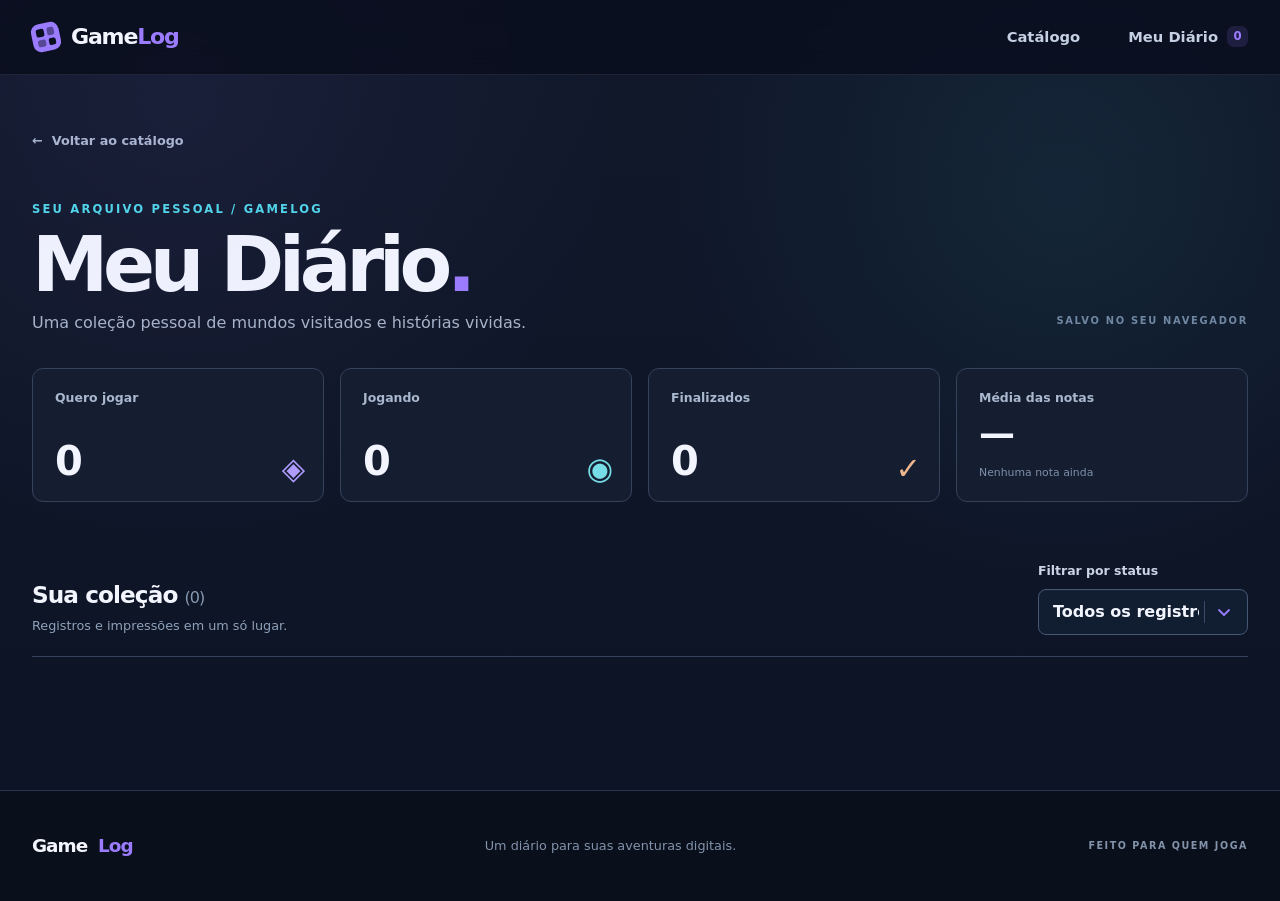
==== diario.html @ 5e5cfcea "Add files via upload" ====
<!doctype html>
<html lang="pt-BR">
  <head>
    <meta charset="UTF-8" />
    <meta name="viewport" content="width=device-width, initial-scale=1" />
    <meta name="theme-color" content="#0B1020" />
    <meta name="description" content="Meu Diário GameLog: sua coleção pessoal de jogos, notas e resenhas." />
    <title>GameLog</title>
    <link rel="icon" type="image/svg+xml" href="./assets/favicon.svg" />
    <link rel="stylesheet" href="./styles.css" />
    <script type="module" src="./js/app.js"></script>
  </head>
  <body>
    <a class="skip-link" href="#conteudo">Pular para o conteúdo</a>

    <header class="site-header">
      <div class="shell header-inner">
        <a class="brand" href="./index.html#inicio" aria-label="GameLog, voltar ao início">
          <span class="brand-mark" aria-hidden="true"><span></span><span></span><span></span><span></span></span>
          <span>Game<span class="brand-accent">Log</span></span>
        </a>
        <nav aria-label="Navegação principal">
          <a href="./index.html#catalogo">Catálogo</a>
          <a href="./diario.html" aria-current="page">Meu Diário <span id="nav-diary-count" class="nav-count" aria-label="0 jogos registrados">0</span></a>
        </nav>
      </div>
    </header>

    <main id="conteudo">
      <section class="diary-section diary-page" aria-labelledby="diary-title">
        <div class="shell">
          <a class="back-link" href="./index.html#catalogo"><span aria-hidden="true">←</span> Voltar ao catálogo</a>
          <div class="section-heading diary-heading">
            <div>
              <p class="section-kicker">SEU ARQUIVO PESSOAL / GAMELOG</p>
              <h1 id="diary-title">Meu Diário<span class="title-dot">.</span></h1>
              <p>Uma coleção pessoal de mundos visitados e histórias vividas.</p>
            </div>
            <span class="section-aside">SALVO NO SEU NAVEGADOR</span>
          </div>

          <div class="stats-grid" aria-label="Estatísticas do diário">
            <article class="stat-card"><span class="stat-label">Quero jogar</span><strong id="stat-want">0</strong><span class="stat-mark stat-mark-violet" aria-hidden="true">◈</span></article>
            <article class="stat-card"><span class="stat-label">Jogando</span><strong id="stat-playing">0</strong><span class="stat-mark stat-mark-cyan" aria-hidden="true">◉</span></article>
            <article class="stat-card"><span class="stat-label">Finalizados</span><strong id="stat-finished">0</strong><span class="stat-mark stat-mark-peach" aria-hidden="true">✓</span></article>
            <article class="stat-card stat-card-average"><span class="stat-label">Média das notas</span><strong id="stat-average">—</strong><span id="average-caption" class="stat-caption">Nenhuma nota ainda</span></article>
          </div>

          <div class="diary-toolbar">
            <div><h2>Sua coleção <span id="diary-heading-count">(0)</span></h2><p>Registros e impressões em um só lugar.</p></div>
            <div class="field diary-filter-field"><label for="diary-filter">Filtrar por status</label><select id="diary-filter"><option value="">Todos os registros</option><option value="want">Quero jogar</option><option value="playing">Jogando</option><option value="finished">Finalizado</option><option value="none">Sem status</option></select></div>
          </div>
          <div id="diary-list" class="diary-list"></div>
          <div id="diary-empty" class="empty-state diary-empty" hidden>
            <span class="empty-icon" aria-hidden="true">◇</span>
            <h3 id="diary-empty-title">Seu diário está esperando</h3>
            <p id="diary-empty-description">Escolha um jogo no catálogo para registrar seu primeiro capítulo.</p>
            <a id="diary-empty-link" class="text-button" href="./index.html#catalogo">Explorar jogos <span aria-hidden="true">↗</span></a>
          </div>
        </div>
      </section>
    </main>

    <footer class="site-footer"><div class="shell footer-inner"><span class="brand footer-brand">Game<span class="brand-accent">Log</span></span><p>Um diário para suas aventuras digitais.</p><span>FEITO PARA QUEM JOGA</span></div></footer>

    <dialog id="game-dialog" class="game-dialog" aria-labelledby="dialog-title">
      <div class="dialog-layout">
        <div id="dialog-cover-slot" class="dialog-cover-slot"></div>
        <div class="dialog-content">
          <button id="dialog-close" class="dialog-close" type="button" aria-label="Fechar detalhes">×</button>
          <p class="section-kicker">FICHA DO JOGO / GAMELOG</p>
          <h2 id="dialog-title"></h2>
          <p id="dialog-meta" class="dialog-meta"></p>
          <p id="dialog-description" class="dialog-description"></p>
          <div class="dialog-divider"></div>
          <h3>Seu registro</h3>
          <p class="form-intro">Atualize sua jornada neste jogo. Você pode deixar campos em branco.</p>
          <form id="entry-form" novalidate>
            <div class="form-row">
              <div class="field"><label for="entry-status">Status</label><select id="entry-status" name="status"><option value="">Sem status</option><option value="want">Quero jogar</option><option value="playing">Jogando</option><option value="finished">Finalizado</option></select></div>
              <div class="field"><label for="entry-rating">Sua nota (1 a 5)</label><input id="entry-rating" name="rating" type="text" inputmode="decimal" autocomplete="off" maxlength="4" placeholder="Ex.: 4,5" aria-describedby="rating-help" /><span id="rating-help" class="field-help">Use vírgula ou ponto. Até duas casas decimais.</span></div>
            </div>
            <div class="field review-field"><label for="entry-review">Sua resenha <span>(opcional)</span></label><textarea id="entry-review" name="review" rows="5" maxlength="800" placeholder="O que ficou com você depois de jogar?"></textarea><span id="review-counter" class="character-count">0 / 800</span></div>
            <p id="form-error" class="form-error" role="alert" tabindex="-1" hidden></p>
            <div class="form-actions"><button id="delete-entry" class="delete-button" type="button" hidden>Excluir registro</button><button class="save-button" type="submit">Salvar registro <span aria-hidden="true">↗</span></button></div>
          </form>
        </div>
      </div>
    </dialog>
    <dialog id="confirm-dialog" class="confirm-dialog" aria-labelledby="confirm-title" aria-describedby="confirm-description">
      <p class="section-kicker">MEU DIÁRIO / EXCLUSÃO</p>
      <h2 id="confirm-title">Excluir registro?</h2>
      <p id="confirm-description">O registro de <strong id="confirm-game-title"></strong> será removido deste navegador.</p>
      <div class="confirm-actions"><button id="confirm-cancel" class="cancel-button" type="button">Cancelar</button><button id="confirm-delete" class="confirm-delete-button" type="button">Excluir registro</button></div>
    </dialog>
    <div id="toast" class="toast" role="status" aria-live="polite" aria-atomic="true"></div>
  </body>
</html>
---- styles.css ----
:root {
  color-scheme: dark;
  --bg: #0b1020;
  --surface: #151d30;
  --surface-raised: #1b263c;
  --line: #2b3953;
  --text: #f2f5fd;
  --muted: #a7b4c9;
  --violet: #9b7cff;
  --cyan: #4dd8e8;
  --peach: #efb58d;
  font-family: Inter, ui-sans-serif, system-ui, -apple-system, BlinkMacSystemFont, "Segoe UI", sans-serif;
  font-synthesis: none;
}

* { box-sizing: border-box; }
html { scroll-behavior: smooth; scroll-padding-top: 88px; overflow-x: clip; }
body { margin: 0; min-width: 280px; overflow-x: clip; color: var(--text); background: var(--bg); line-height: 1.5; }
body::before { content: ""; position: absolute; inset: 0 0 auto; height: 650px; pointer-events: none; background: radial-gradient(circle at 83% 30%, rgba(77, 216, 232, .075), transparent 34%), radial-gradient(circle at 14% 16%, rgba(155, 124, 255, .07), transparent 36%); }
button, input, select, textarea { font: inherit; }
button, select { cursor: pointer; }
button { color: inherit; }
a { color: inherit; text-decoration: none; }
svg { display: block; }
[hidden] { display: none !important; }
:focus-visible { outline: 3px solid var(--cyan); outline-offset: 4px; }
::selection { color: var(--bg); background: var(--cyan); }
.shell { width: min(1240px, calc(100% - 64px)); margin-inline: auto; }
.skip-link { position: fixed; z-index: 30; top: -70px; left: 16px; padding: 10px 16px; color: var(--bg); background: var(--cyan); border-radius: 8px; font-weight: 700; }
.skip-link:focus { top: 12px; }

.site-header { position: relative; z-index: 5; border-bottom: 1px solid rgba(167, 180, 201, .13); background: rgba(11, 16, 32, .85); backdrop-filter: blur(14px); }
.header-inner { min-height: 74px; display: flex; align-items: center; justify-content: space-between; gap: 24px; }
.brand { display: inline-flex; align-items: center; gap: 11px; font-size: 1.38rem; font-weight: 850; letter-spacing: -.055em; white-space: nowrap; }
.brand-accent { color: var(--violet); }
.brand-mark { width: 28px; height: 28px; padding: 5px; display: grid; grid-template-columns: repeat(2, 1fr); gap: 3px; transform: rotate(-12deg); border-radius: 8px; background: var(--violet); }
.brand-mark span { border-radius: 2px; background: var(--bg); }
.brand-mark span:nth-child(2), .brand-mark span:nth-child(3) { opacity: .48; }
.site-header nav { display: flex; align-items: center; gap: clamp(22px, 4vw, 48px); }
.site-header nav a { display: inline-flex; align-items: center; gap: 9px; color: #c5d0e3; font-size: .92rem; font-weight: 650; transition: color .2s ease; }
.site-header nav a:hover { color: var(--text); }
.nav-count { display: inline-flex; min-width: 21px; height: 21px; align-items: center; justify-content: center; padding-inline: 5px; border-radius: 7px; color: var(--violet); background: rgba(155, 124, 255, .14); font-size: .73rem; }

.hero { position: relative; min-height: 555px; display: grid; grid-template-columns: minmax(0, 1.05fr) minmax(330px, .95fr); align-items: center; gap: 40px; padding-block: 64px 74px; }
.hero-copy { position: relative; z-index: 1; }
.eyebrow, .section-kicker { margin: 0; color: var(--cyan); font-size: .72rem; font-weight: 800; letter-spacing: .19em; }
.eyebrow { display: flex; align-items: center; gap: 12px; }
.eyebrow-line { width: 28px; height: 1px; background: var(--cyan); }
h1, h2, h3, h4, p { margin-top: 0; }
h1 { max-width: 640px; margin: 24px 0 21px; font-size: clamp(3.7rem, 6vw, 6.1rem); font-weight: 830; line-height: .99; letter-spacing: -.075em; }
h1 span { color: var(--violet); }
.hero-description { max-width: 490px; margin-bottom: 29px; color: #b9c5d9; font-size: 1.09rem; line-height: 1.73; }
.primary-link { min-height: 48px; display: inline-flex; align-items: center; gap: 25px; padding: 12px 20px; border: 1px solid #b39aff; border-radius: 9px; background: var(--violet); color: #110f24; font-weight: 800; box-shadow: 0 10px 26px rgba(99, 70, 175, .18); transition: transform .2s ease, background .2s ease; }
.primary-link:hover { transform: translateY(-2px); background: #b19bff; }
.primary-link span { font-size: 1.2rem; }
.hero-note { margin: 15px 0 0; color: #7f91aa; font-size: .79rem; }
.hero-art { position: relative; min-height: 440px; isolation: isolate; }
.hero-art::before { content: ""; position: absolute; inset: 4% 5% 9%; border: 1px solid rgba(167, 180, 201, .12); border-radius: 50%; transform: rotate(-18deg); }
.hero-orbit { position: absolute; border: 1px solid rgba(77, 216, 232, .15); border-radius: 50%; }
.hero-orbit-one { width: 290px; height: 290px; top: 53px; right: 11%; }
.hero-orbit-two { width: 440px; height: 120px; top: 160px; right: -2%; transform: rotate(-30deg); }
.hero-art-card { position: absolute; width: 235px; height: 340px; display: flex; flex-direction: column; justify-content: space-between; padding: 22px; border: 1px solid rgba(255,255,255,.16); border-radius: 15px; box-shadow: 0 25px 45px rgba(0,0,0,.33); overflow: hidden; }
.hero-art-card span, .hero-art-card small { font-size: .58rem; font-weight: 850; letter-spacing: .18em; }
.hero-art-card strong { position: relative; z-index: 1; font-size: 2.3rem; line-height: .94; letter-spacing: -.075em; }
.hero-art-card-front { z-index: 2; top: 38px; left: 25%; transform: rotate(-11deg); background: linear-gradient(145deg, #38346b, #182240 73%); }
.hero-art-card-front::before { content: ""; position: absolute; width: 240px; height: 240px; top: 50px; left: 82px; border: 1px solid rgba(77, 216, 232, .7); border-radius: 50%; box-shadow: 0 0 0 30px rgba(77,216,232,.065), 0 0 0 69px rgba(77,216,232,.04); }
.hero-art-card-front .hero-art-symbol { position: absolute; top: 61px; left: 76px; color: #a9eff2; font-size: 9rem; line-height: 1; font-weight: 200; opacity: .8; }
.hero-art-card-back { top: 70px; right: 4%; transform: rotate(11deg); color: #dff7f4; background: linear-gradient(160deg, #2a5b63, #19303f); }
.hero-art-card-back::before { content: ""; position: absolute; width: 310px; height: 310px; top: 90px; left: -110px; border: 31px solid rgba(175, 232, 219, .18); border-radius: 50%; }
.hero-art-index { position: absolute; z-index: 3; bottom: 10px; right: 10%; color: #7e90aa; font-size: .62rem; font-weight: 800; letter-spacing: .16em; line-height: 1.7; }

.catalog-section { padding-block: 24px 112px; }
.section-heading { display: flex; align-items: end; justify-content: space-between; gap: 24px; margin-bottom: 32px; }
.section-heading h2 { margin: 9px 0 7px; font-size: clamp(2.2rem, 3.4vw, 3.4rem); line-height: 1.08; letter-spacing: -.055em; }
.section-heading p:not(.section-kicker) { margin: 0; color: var(--muted); font-size: 1rem; }
.section-aside { padding-bottom: 6px; color: #71839e; font-size: .62rem; font-weight: 800; letter-spacing: .17em; white-space: nowrap; }
.catalog-controls { display: grid; grid-template-columns: minmax(0, 1fr) 235px; gap: 18px; padding: 24px; border: 1px solid var(--line); border-radius: 14px; background: var(--surface); }
.field { min-width: 0; display: flex; flex-direction: column; gap: 8px; }
.field label { color: #cad4e5; font-size: .78rem; font-weight: 750; }
.field label span { color: #8495ad; font-weight: 500; }
input, select, textarea { width: 100%; border: 1px solid #394962; border-radius: 8px; background: #10192b; color: var(--text); }
input, select { height: 46px; padding: 0 14px; }
input::placeholder, textarea::placeholder { color: #798ba6; opacity: 1; }
input:hover, select:hover, textarea:hover { border-color: #697b9a; }
input:focus, select:focus, textarea:focus { border-color: var(--cyan); }
select {
  appearance: none;
  -webkit-appearance: none;
  padding-right: 48px;
  border-color: #465774;
  background-color: #111d31;
  background-image: url("data:image/svg+xml,%3Csvg xmlns='http://www.w3.org/2000/svg' viewBox='0 0 16 16'%3E%3Cpath d='m3 6 5 5 5-5' fill='none' stroke='%239B7CFF' stroke-width='1.8' stroke-linecap='round' stroke-linejoin='round'/%3E%3C/svg%3E"), linear-gradient(#3b4a66, #3b4a66);
  background-position: right 15px center, right 42px center;
  background-repeat: no-repeat;
  background-size: 16px 16px, 1px 22px;
  box-shadow: inset 0 1px 0 rgba(255, 255, 255, .03);
  font-weight: 650;
  transition: border-color .2s ease, background-color .2s ease, box-shadow .2s ease;
}
select:hover { border-color: var(--violet); background-color: #192740; }
select:focus-visible { border-color: var(--cyan); outline-offset: 2px; box-shadow: 0 0 0 3px rgba(77, 216, 232, .12); }
select:disabled { cursor: not-allowed; opacity: .55; }
select option { background: #151d30; color: var(--text); font-weight: 500; }
select option:checked { background: #344368; color: #fff; }
.input-with-icon { position: relative; }
.input-with-icon svg { position: absolute; top: 13px; left: 14px; width: 20px; height: 20px; fill: none; stroke: #8fa3bd; stroke-width: 1.8; stroke-linecap: round; pointer-events: none; }
.input-with-icon input { padding-left: 44px; }
.results-line { display: flex; align-items: center; justify-content: space-between; gap: 16px; margin: 25px 0 17px; color: #9db0c9; font-size: .83rem; }
.results-line p { margin: 0; }
.results-line span { color: #6e809c; font-size: .62rem; font-weight: 800; letter-spacing: .17em; }
.catalog-grid { display: grid; grid-template-columns: repeat(4, minmax(0, 1fr)); gap: 22px; }
.game-card { position: relative; min-width: 0; display: flex; flex-direction: column; border: 1px solid var(--line); border-radius: 12px; background: var(--surface); overflow: hidden; transition: transform .2s ease, border-color .2s ease, box-shadow .2s ease; }
.game-card:hover { transform: translateY(-5px); border-color: #6b5da0; box-shadow: 0 16px 34px rgba(0,0,0,.2); }
.game-card:focus-within { border-color: var(--cyan); }
.game-card-button { position: absolute; z-index: 2; inset: 0; width: 100%; height: 100%; padding: 0; border: 0; border-radius: 12px; background: transparent; }
.game-card-button:focus-visible { outline: 3px solid var(--cyan); outline-offset: -4px; }
.cover { position: relative; width: 100%; min-height: 206px; display: flex; flex-direction: column; justify-content: space-between; padding: 17px; overflow: hidden; background: linear-gradient(145deg, var(--cover-base), #101c2d); isolation: isolate; }
.cover::before, .cover::after, .cover-shape { content: ""; position: absolute; pointer-events: none; }
.cover::before { z-index: -1; width: 240px; height: 240px; top: -105px; right: -85px; border-radius: 50%; background: var(--cover-accent); opacity: .13; }
.cover::after { z-index: -1; inset: 0; background: linear-gradient(0deg, rgba(2, 7, 20, .48), transparent 58%); }
.cover--photo::before, .cover--photo .cover-shape { display: none; }
.cover--photo::after { z-index: 1; background: linear-gradient(0deg, rgba(2, 7, 20, .27), transparent 46%, rgba(2, 7, 20, .2)); }
.cover-image { position: absolute; z-index: 0; inset: 0; width: 100%; height: 100%; object-fit: cover; object-position: center; }
.cover--photo .cover-code { position: relative; z-index: 2; align-self: flex-start; padding: 4px 6px; border-radius: 3px; background: rgba(7, 11, 23, .55); }
.cover-code { color: rgba(255,255,255,.78); font-size: .55rem; font-weight: 850; letter-spacing: .2em; }
.cover-title { position: relative; z-index: 2; max-width: 95%; color: #fff; font-size: clamp(1.32rem, 1.9vw, 1.9rem); font-weight: 850; line-height: 1.02; letter-spacing: -.05em; text-shadow: 0 2px 14px rgba(0,0,0,.35); overflow-wrap: anywhere; }
.cover-shape { top: 31px; left: 23%; width: 160px; height: 160px; border: 2px solid var(--cover-accent); opacity: .55; transform: rotate(-22deg); }
.cover--rings .cover-shape, .cover--portals .cover-shape, .cover--orbit .cover-shape { border-radius: 50%; box-shadow: 0 0 0 16px rgba(255,255,255,.07), 0 0 0 34px rgba(255,255,255,.045); }
.cover--portals .cover-shape { border-width: 14px; width: 114px; height: 166px; transform: rotate(25deg); }
.cover--orbit .cover-shape { width: 196px; height: 100px; top: 52px; transform: rotate(-35deg); }
.cover--field .cover-shape, .cover--horizon .cover-shape { width: 270px; height: 95px; top: 75px; left: 5%; border: 0; border-top: 3px solid var(--cover-accent); border-bottom: 3px solid var(--cover-accent); border-radius: 50%; box-shadow: 0 -27px 0 -25px var(--cover-accent), 0 27px 0 -25px var(--cover-accent); transform: rotate(-14deg); }
.cover--peak .cover-shape { width: 185px; height: 185px; top: 20px; left: 29%; border-left: 0; border-bottom: 0; transform: rotate(-45deg); }
.cover--rays .cover-shape, .cover--sun .cover-shape { width: 150px; height: 150px; left: 31%; top: 28px; border-radius: 50%; background: rgba(255,255,255,.08); box-shadow: 0 0 0 22px rgba(255,255,255,.045), 0 0 0 48px rgba(255,255,255,.025); }
.cover--slashes .cover-shape, .cover--shards .cover-shape { width: 60px; height: 230px; top: -35px; left: 40%; transform: rotate(27deg); background: var(--cover-accent); opacity: .25; box-shadow: 65px 0 0 -12px var(--cover-accent), -65px 0 0 -18px var(--cover-accent); border: 0; }
.cover--blocks .cover-shape { width: 105px; height: 105px; top: 33px; left: 34%; transform: rotate(-12deg); box-shadow: 28px 26px 0 -4px rgba(255,255,255,.12), -23px 38px 0 -9px rgba(255,255,255,.12); }
.cover--glow .cover-shape { width: 115px; height: 115px; top: 38px; left: 35%; border-radius: 50%; background: var(--cover-accent); opacity: .25; filter: blur(9px); box-shadow: 0 0 38px 17px var(--cover-accent); }
.cover--dots .cover-shape { width: 130px; height: 130px; top: 33px; left: 30%; border: 9px dotted var(--cover-accent); border-radius: 50%; transform: rotate(16deg); }
.cover--heart .cover-shape { width: 120px; height: 120px; top: 54px; left: 36%; border: 0; background: var(--cover-accent); opacity: .4; transform: rotate(45deg); }
.cover--heart .cover-shape::before, .cover--heart .cover-shape::after { content: ""; position: absolute; width: 120px; height: 120px; border-radius: 50%; background: inherit; }
.cover--heart .cover-shape::before { top: -60px; }
.cover--heart .cover-shape::after { left: -60px; }
.game-card-info { width: 100%; min-height: 147px; padding: 17px 18px 18px; }
.game-card-top { display: flex; justify-content: space-between; gap: 10px; color: var(--cyan); font-size: .65rem; font-weight: 800; letter-spacing: .09em; text-transform: uppercase; }
.game-arrow { color: #9babbe; font-size: 1rem; line-height: 1; }
.game-card-title { margin: 9px 0 7px; color: var(--text); font-size: 1.05rem; line-height: 1.28; font-weight: 780; letter-spacing: -.025em; }
.game-card-meta { margin: 0; color: #889bb4; font-size: .72rem; line-height: 1.35; }
.mini-status { display: inline-flex; margin-top: 12px; padding: 3px 8px; border: 1px solid rgba(155,124,255,.4); border-radius: 4px; color: #c6b7ff; background: rgba(155,124,255,.09); font-size: .68rem; font-weight: 750; }
.mini-status--playing { border-color: rgba(77,216,232,.4); color: #99eaf1; background: rgba(77,216,232,.08); }
.mini-status--finished { border-color: rgba(239,181,141,.4); color: #f2c9aa; background: rgba(239,181,141,.08); }
.mini-status--none { border-color: #52617b; color: #c9d2df; background: #243149; }

.diary-teaser { display: flex; align-items: center; justify-content: space-between; gap: 30px; margin-bottom: 88px; padding: 33px 38px; border: 1px solid #3b4762; border-radius: 13px; background: linear-gradient(115deg, #202745, #142b3b); }
.diary-teaser h2 { max-width: 620px; margin: 9px 0 8px; font-size: clamp(1.7rem, 3vw, 2.5rem); line-height: 1.12; letter-spacing: -.045em; }
.diary-teaser p:not(.section-kicker) { margin: 0; color: #adbad0; font-size: .9rem; }
.diary-teaser .primary-link { flex: 0 0 auto; }

.diary-section { padding-block: 88px 112px; border-top: 1px solid #27334b; background: linear-gradient(180deg, #10182a, #0d1425); }
.diary-page { min-height: calc(100vh - 185px); padding-top: 53px; border-top: 0; }
.back-link { display: inline-flex; align-items: center; gap: 9px; margin-bottom: 51px; color: #aab8ce; font-size: .8rem; font-weight: 700; }
.back-link:hover { color: var(--cyan); }
.diary-page .diary-heading h1 { margin: 9px 0 7px; font-size: clamp(3.5rem, 6vw, 5.5rem); line-height: 1; letter-spacing: -.07em; }
.title-dot { color: var(--violet); }
.diary-heading { margin-bottom: 33px; }
.stats-grid { display: grid; grid-template-columns: repeat(4, minmax(0,1fr)); gap: 16px; margin-bottom: 60px; }
.stat-card { position: relative; min-height: 134px; display: flex; flex-direction: column; align-items: flex-start; justify-content: space-between; padding: 20px 22px; border: 1px solid #34425b; border-radius: 11px; background: var(--surface); overflow: hidden; }
.stat-label { color: #a9b8ce; font-size: .78rem; font-weight: 650; }
.stat-card strong { font-size: 2.5rem; line-height: 1; font-weight: 820; letter-spacing: -.06em; }
.stat-mark { position: absolute; right: 18px; bottom: 17px; font-size: 1.9rem; line-height: 1; }
.stat-mark-violet { color: #b09bff; }.stat-mark-cyan { color: #76dce6; }.stat-mark-peach { color: #efb58d; }
.stat-card-average strong { font-size: 2.25rem; }
.stat-caption { margin-top: 5px; color: #7d90a9; font-size: .68rem; }
.diary-toolbar { display: flex; align-items: end; justify-content: space-between; gap: 20px; padding-bottom: 21px; border-bottom: 1px solid #34425b; }
.diary-toolbar h2 { margin: 0 0 3px; font-size: 1.45rem; letter-spacing: -.04em; }
.diary-toolbar h2 span { color: #8798b1; font-size: 1rem; font-weight: 500; }
.diary-toolbar p { margin: 0; color: #8fa1ba; font-size: .8rem; }
.diary-filter-field { width: 210px; }
.diary-list { display: grid; gap: 14px; margin-top: 20px; }
.diary-item { display: flex; gap: 22px; padding: 16px; border: 1px solid #34425b; border-radius: 11px; background: var(--surface); }
.cover--compact { flex: 0 0 116px; width: 116px; min-height: 152px; border-radius: 6px; padding: 10px; }
.cover--compact .cover-code { font-size: .42rem; }
.cover--compact .cover-title { font-size: .85rem; }
.cover--compact .cover-shape { transform: scale(.5) rotate(-22deg); transform-origin: 0 0; }
.diary-item-body { min-width: 0; flex: 1; display: flex; flex-direction: column; }
.diary-item-genre { color: var(--cyan); font-size: .64rem; font-weight: 800; letter-spacing: .11em; text-transform: uppercase; }
.diary-item-title { margin: 5px 0 9px; font-size: 1.2rem; line-height: 1.23; letter-spacing: -.035em; }
.diary-item-facts { display: flex; flex-wrap: wrap; gap: 7px; }
.status-pill, .rating-pill { display: inline-flex; align-items: center; min-height: 24px; padding: 3px 9px; border-radius: 5px; font-size: .68rem; font-weight: 700; line-height: 1.2; }
.status-pill--want { color: #d0c3ff; background: rgba(155,124,255,.17); }
.status-pill--playing { color: #a5edf2; background: rgba(77,216,232,.15); }
.status-pill--finished { color: #f3ccab; background: rgba(239,181,141,.15); }
.status-pill--none { color: #c0cbd9; background: #35435c; }
.rating-pill { color: #f4d69d; background: rgba(244,214,157,.1); }
.diary-review { margin: 12px 0 10px; color: #becadc; font-size: .83rem; line-height: 1.55; white-space: pre-wrap; overflow-wrap: anywhere; }
.diary-review--empty { color: #8293ac; font-style: italic; }
.diary-item-actions { display: flex; align-items: center; gap: 20px; margin-top: auto; }
.diary-item-actions button, .text-button { padding: 0; border: 0; background: none; font-size: .77rem; font-weight: 750; }
.edit-button, .text-button { color: #b4a1ff; }
.remove-button { color: #c5a4a1; }
.diary-item-actions button:hover, .text-button:hover { text-decoration: underline; text-underline-offset: 3px; }
.empty-state { min-height: 300px; display: flex; flex-direction: column; align-items: center; justify-content: center; padding: 36px 20px; border: 1px dashed #41506b; border-radius: 11px; background: rgba(21,29,48,.55); text-align: center; }
.empty-icon { display: grid; place-items: center; width: 56px; height: 56px; margin-bottom: 16px; border: 1px solid #53517f; border-radius: 16px; color: var(--violet); background: rgba(155,124,255,.08); font-size: 2.1rem; line-height: 1; }
.empty-state h3 { margin: 0 0 7px; font-size: 1.28rem; letter-spacing: -.03em; }
.empty-state p { max-width: 390px; margin: 0 0 15px; color: #9eafc5; font-size: .88rem; }
.diary-empty { margin-top: 20px; }
.site-footer { border-top: 1px solid #28344d; background: #0a0f1c; }
.footer-inner { min-height: 110px; display: flex; align-items: center; justify-content: space-between; gap: 20px; }
.footer-brand { font-size: 1.15rem; }
.footer-inner p { margin: 0; color: #8293aa; font-size: .8rem; }
.footer-inner > span:last-child { color: #8293aa; font-size: .6rem; font-weight: 800; letter-spacing: .16em; }

.game-dialog { width: min(920px, calc(100% - 30px)); max-height: min(92vh, 800px); padding: 0; border: 1px solid #55637c; border-radius: 15px; background: var(--surface); color: var(--text); box-shadow: 0 35px 100px rgba(0,0,0,.65); overflow: auto; }
.game-dialog::backdrop { background: rgba(3,7,16,.78); backdrop-filter: blur(5px); }
.dialog-layout { display: grid; grid-template-columns: minmax(250px, .8fr) minmax(0, 1.4fr); min-height: 570px; }
.dialog-cover-slot { min-height: 100%; }
.dialog-cover-slot .cover { min-height: 100%; padding: 26px; }
.dialog-cover-slot .cover-code { font-size: .69rem; }
.dialog-cover-slot .cover-title { font-size: clamp(2rem, 3.8vw, 3.8rem); }
.dialog-cover-slot .cover-shape { transform: scale(1.4) rotate(-22deg); top: 27%; }
.dialog-content { position: relative; padding: 38px 40px 32px; }
.dialog-close { position: absolute; top: 24px; right: 25px; width: 34px; height: 34px; padding: 0; border: 1px solid #596880; border-radius: 7px; background: #253149; color: var(--text); font-size: 1.55rem; line-height: 1; }
.dialog-close:hover { background: #34435e; }
.dialog-content > .section-kicker { padding-right: 35px; }
.dialog-content h2 { margin: 12px 30px 3px 0; font-size: clamp(1.75rem, 3vw, 2.55rem); line-height: 1.08; letter-spacing: -.05em; }
.dialog-meta { margin: 0 0 17px; color: var(--cyan); font-size: .76rem; font-weight: 700; }
.dialog-description { margin: 0; color: #b4c1d5; font-size: .88rem; line-height: 1.65; }
.dialog-divider { height: 1px; margin: 23px 0; background: #38465f; }
.dialog-content h3 { margin: 0 0 4px; font-size: 1.2rem; letter-spacing: -.03em; }
.form-intro { margin: 0 0 19px; color: #94a6bf; font-size: .78rem; }
.form-row { display: grid; grid-template-columns: repeat(2, minmax(0, 1fr)); gap: 13px; }
.field-help { color: #889bb3; font-size: .68rem; line-height: 1.35; }
input[aria-invalid="true"] { border-color: #e49b9b; }
.review-field { margin-top: 16px; }
textarea { min-height: 112px; resize: vertical; padding: 11px 13px; line-height: 1.5; }
.character-count { align-self: flex-end; margin-top: -3px; color: #8799b2; font-size: .7rem; }
.form-error { margin: 12px 0 0; padding: 10px 12px; border: 1px solid #ce8e8e; border-radius: 7px; color: #ffd5d5; background: #472b39; font-size: .78rem; }
.form-actions { display: flex; align-items: center; justify-content: space-between; gap: 14px; margin-top: 17px; }
.delete-button { padding: 8px 0; border: 0; background: none; color: #e9b1ac; font-size: .78rem; font-weight: 700; }
.delete-button:hover { text-decoration: underline; }
.save-button { display: inline-flex; align-items: center; justify-content: center; gap: 20px; min-height: 44px; margin-left: auto; padding: 10px 16px; border: 1px solid #b8a4ff; border-radius: 8px; background: var(--violet); color: #140f2a; font-size: .82rem; font-weight: 830; }
.save-button:hover { background: #b09aff; }
.confirm-dialog { width: min(430px, calc(100% - 30px)); padding: 28px; border: 1px solid #65748d; border-radius: 13px; background: #1b263b; color: var(--text); box-shadow: 0 28px 80px rgba(0,0,0,.58); }
.confirm-dialog::backdrop { background: rgba(3,7,16,.72); }
.confirm-dialog h2 { margin: 12px 0 9px; font-size: 1.65rem; letter-spacing: -.04em; }
.confirm-dialog p:not(.section-kicker) { margin: 0; color: #b4c1d5; font-size: .9rem; line-height: 1.6; }
.confirm-dialog strong { color: var(--text); }
.confirm-actions { display: flex; justify-content: flex-end; gap: 10px; margin-top: 26px; }
.confirm-actions button { min-height: 42px; padding: 9px 14px; border-radius: 7px; font-size: .82rem; font-weight: 750; }
.cancel-button { border: 1px solid #5d6b84; background: #2b3850; }
.cancel-button:hover { background: #394861; }
.confirm-delete-button { border: 1px solid #efb8b4; background: #a85458; color: #fff; }
.confirm-delete-button:hover { background: #bd6266; }
.toast { position: fixed; z-index: 20; right: 24px; bottom: 24px; max-width: min(420px, calc(100% - 48px)); padding: 14px 18px; border: 1px solid #75cbd2; border-radius: 9px; background: #1b3644; color: #e8faff; box-shadow: 0 15px 40px rgba(0,0,0,.35); font-size: .87rem; font-weight: 650; opacity: 0; transform: translateY(12px); pointer-events: none; transition: opacity .2s ease, transform .2s ease; }
.toast--visible { opacity: 1; transform: translateY(0); }

@media (max-width: 1080px) {
  .catalog-grid { grid-template-columns: repeat(3, minmax(0,1fr)); }
  .hero { grid-template-columns: minmax(0,1.1fr) minmax(290px,.9fr); }
  .hero-art-card { width: 210px; height: 310px; }
  .hero-art-card-front { left: 8%; }
  .hero-art-card-back { right: 0; }
}
@media (max-width: 760px) {
  .shell { width: min(100% - 36px, 650px); }
  .header-inner { min-height: 66px; }
  .hero { min-height: 0; grid-template-columns: 1fr; gap: 0; padding-block: 68px 55px; }
  h1 { max-width: 600px; font-size: clamp(3.4rem, 9vw, 5.2rem); }
  .hero-art { min-height: 320px; margin-top: 30px; }
  .hero-art-card { width: 200px; height: 272px; }
  .hero-art-card-front { left: 24%; top: 18px; }
  .hero-art-card-back { right: 14%; top: 35px; }
  .hero-art-card strong { font-size: 1.9rem; }
  .hero-art-card-front .hero-art-symbol { font-size: 7rem; }
  .hero-art-index { right: 4%; bottom: 0; }
  .section-aside { display: none; }
  .diary-teaser { flex-direction: column; align-items: flex-start; padding: 26px; }
  .diary-page { padding-top: 37px; }
  .back-link { margin-bottom: 35px; }
  .catalog-grid { grid-template-columns: repeat(2, minmax(0,1fr)); gap: 16px; }
  .stats-grid { grid-template-columns: repeat(2, minmax(0,1fr)); margin-bottom: 46px; }
  .dialog-layout { grid-template-columns: 1fr; }
  .dialog-cover-slot { height: 174px; min-height: 0; }
  .dialog-cover-slot .cover { height: 100%; min-height: 0; }
  .dialog-cover-slot .cover-title { font-size: 1.9rem; max-width: 70%; }
  .dialog-cover-slot .cover-shape { top: -20px; left: 60%; }
  .dialog-content { padding: 28px; }
}
@media (max-width: 520px) {
  .shell { width: calc(100% - 30px); }
  .site-header nav { gap: 15px; }
  .site-header nav a { font-size: .79rem; }
  .brand { font-size: 1.17rem; }
  .brand-mark { width: 23px; height: 23px; padding: 4px; }
  .hero { padding-top: 54px; }
  h1 { font-size: clamp(3.1rem, 14vw, 4.4rem); }
  .hero-description { font-size: .98rem; }
  .hero-art { min-height: 275px; }
  .hero-art-card { width: 170px; height: 244px; padding: 16px; }
  .hero-art-card strong { font-size: 1.6rem; }
  .hero-art-card-front { left: 14%; }
  .hero-art-card-back { right: 7%; }
  .hero-art-index { display: none; }
  .catalog-section { padding-bottom: 76px; }
  .diary-teaser { margin-bottom: 72px; padding: 23px; }
  .catalog-controls { grid-template-columns: 1fr; padding: 17px; gap: 15px; }
  .results-line span { display: none; }
  .catalog-grid { gap: 12px; }
  .cover { min-height: 155px; padding: 12px; }
  .cover-title { font-size: 1.2rem; }
  .cover-shape { transform: scale(.8) rotate(-22deg); transform-origin: 0 0; }
  .game-card-info { min-height: 136px; padding: 12px; }
  .game-card-title { font-size: .93rem; }
  .game-card-meta { font-size: .65rem; }
  .game-genre { font-size: .58rem; }
  .diary-section { padding-block: 68px 80px; }
  .diary-page { padding-top: 30px; }
  .diary-page .diary-heading h1 { font-size: 3.4rem; }
  .stats-grid { gap: 10px; }
  .stat-card { min-height: 116px; padding: 15px; }
  .stat-card strong { font-size: 2.1rem; }
  .stat-card-average strong { font-size: 1.75rem; }
  .diary-toolbar { align-items: stretch; flex-direction: column; }
  .diary-filter-field { width: 100%; }
  .diary-item { gap: 13px; padding: 11px; }
  .cover--compact { flex-basis: 78px; width: 78px; min-height: 112px; padding: 7px; }
  .cover--compact .cover-code { font-size: .35rem; }
  .cover--compact .cover-title { font-size: .7rem; }
  .diary-item-title { font-size: 1rem; }
  .diary-review { font-size: .75rem; }
  .footer-inner { min-height: 100px; align-items: flex-start; flex-direction: column; justify-content: center; gap: 3px; }
  .footer-inner > span:last-child { display: none; }
  .game-dialog { width: calc(100% - 16px); max-height: 96vh; }
  .dialog-cover-slot { height: 130px; }
  .dialog-cover-slot .cover { padding: 14px 18px; }
  .dialog-cover-slot .cover-title { font-size: 1.35rem; }
  .dialog-content { padding: 22px 18px 25px; }
  .dialog-close { top: 17px; right: 17px; }
  .form-row { grid-template-columns: 1fr; }
  .form-actions { align-items: stretch; flex-direction: column-reverse; }
  .save-button { width: 100%; }
  .delete-button { align-self: flex-start; }
  .toast { right: 12px; bottom: 12px; max-width: calc(100% - 24px); }
}
@media (max-width: 380px) {
  .brand { gap: 7px; font-size: 1.08rem; }
  .site-header nav { gap: 10px; }
  .site-header nav a { font-size: .74rem; white-space: nowrap; }
  .nav-count { min-width: 18px; height: 18px; padding-inline: 3px; }
}
@media (prefers-reduced-motion: reduce) {
  html { scroll-behavior: auto; }
  *, *::before, *::after { animation-duration: .01ms !important; transition-duration: .01ms !important; }
}
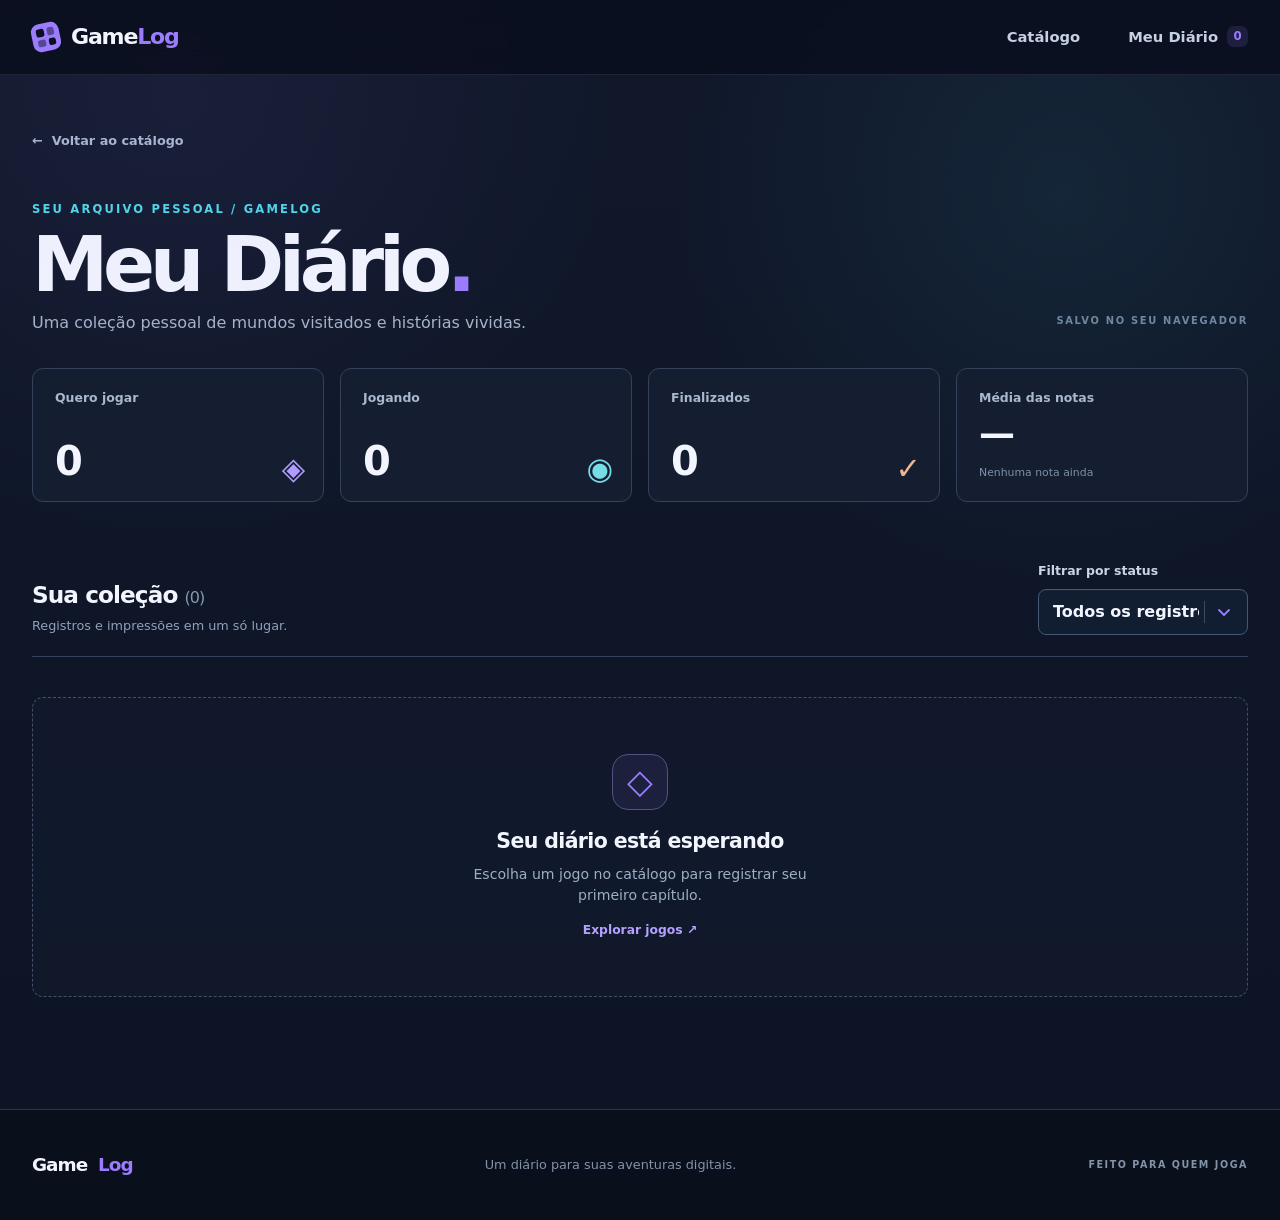
==== commit 0a7735d0: "Organiza arquivos em assets, css e js" ====
--- a/diario.html
+++ b/diario.html
@@ -7,7 +7,7 @@
     <meta name="description" content="Meu Diário GameLog: sua coleção pessoal de jogos, notas e resenhas." />
     <title>GameLog</title>
     <link rel="icon" type="image/svg+xml" href="./assets/favicon.svg" />
-    <link rel="stylesheet" href="./styles.css" />
+    <link rel="stylesheet" href="./css/styles.css" />
     <script type="module" src="./js/app.js"></script>
   </head>
   <body>
--- a/css/styles.css
+++ b/css/styles.css
@@ -0,0 +1,352 @@
+:root {
+  color-scheme: dark;
+  --bg: #0b1020;
+  --surface: #151d30;
+  --surface-raised: #1b263c;
+  --line: #2b3953;
+  --text: #f2f5fd;
+  --muted: #a7b4c9;
+  --violet: #9b7cff;
+  --cyan: #4dd8e8;
+  --peach: #efb58d;
+  font-family: Inter, ui-sans-serif, system-ui, -apple-system, BlinkMacSystemFont, "Segoe UI", sans-serif;
+  font-synthesis: none;
+}
+
+* { box-sizing: border-box; }
+html { scroll-behavior: smooth; scroll-padding-top: 88px; overflow-x: clip; }
+body { margin: 0; min-width: 280px; overflow-x: clip; color: var(--text); background: var(--bg); line-height: 1.5; }
+body::before { content: ""; position: absolute; inset: 0 0 auto; height: 650px; pointer-events: none; background: radial-gradient(circle at 83% 30%, rgba(77, 216, 232, .075), transparent 34%), radial-gradient(circle at 14% 16%, rgba(155, 124, 255, .07), transparent 36%); }
+button, input, select, textarea { font: inherit; }
+button, select { cursor: pointer; }
+button { color: inherit; }
+a { color: inherit; text-decoration: none; }
+svg { display: block; }
+[hidden] { display: none !important; }
+:focus-visible { outline: 3px solid var(--cyan); outline-offset: 4px; }
+::selection { color: var(--bg); background: var(--cyan); }
+.shell { width: min(1240px, calc(100% - 64px)); margin-inline: auto; }
+.skip-link { position: fixed; z-index: 30; top: -70px; left: 16px; padding: 10px 16px; color: var(--bg); background: var(--cyan); border-radius: 8px; font-weight: 700; }
+.skip-link:focus { top: 12px; }
+
+.site-header { position: relative; z-index: 5; border-bottom: 1px solid rgba(167, 180, 201, .13); background: rgba(11, 16, 32, .85); backdrop-filter: blur(14px); }
+.header-inner { min-height: 74px; display: flex; align-items: center; justify-content: space-between; gap: 24px; }
+.brand { display: inline-flex; align-items: center; gap: 11px; font-size: 1.38rem; font-weight: 850; letter-spacing: -.055em; white-space: nowrap; }
+.brand-accent { color: var(--violet); }
+.brand-mark { width: 28px; height: 28px; padding: 5px; display: grid; grid-template-columns: repeat(2, 1fr); gap: 3px; transform: rotate(-12deg); border-radius: 8px; background: var(--violet); }
+.brand-mark span { border-radius: 2px; background: var(--bg); }
+.brand-mark span:nth-child(2), .brand-mark span:nth-child(3) { opacity: .48; }
+.site-header nav { display: flex; align-items: center; gap: clamp(22px, 4vw, 48px); }
+.site-header nav a { display: inline-flex; align-items: center; gap: 9px; color: #c5d0e3; font-size: .92rem; font-weight: 650; transition: color .2s ease; }
+.site-header nav a:hover { color: var(--text); }
+.nav-count { display: inline-flex; min-width: 21px; height: 21px; align-items: center; justify-content: center; padding-inline: 5px; border-radius: 7px; color: var(--violet); background: rgba(155, 124, 255, .14); font-size: .73rem; }
+
+.hero { position: relative; min-height: 555px; display: grid; grid-template-columns: minmax(0, 1.05fr) minmax(330px, .95fr); align-items: center; gap: 40px; padding-block: 64px 74px; }
+.hero-copy { position: relative; z-index: 1; }
+.eyebrow, .section-kicker { margin: 0; color: var(--cyan); font-size: .72rem; font-weight: 800; letter-spacing: .19em; }
+.eyebrow { display: flex; align-items: center; gap: 12px; }
+.eyebrow-line { width: 28px; height: 1px; background: var(--cyan); }
+h1, h2, h3, h4, p { margin-top: 0; }
+h1 { max-width: 640px; margin: 24px 0 21px; font-size: clamp(3.7rem, 6vw, 6.1rem); font-weight: 830; line-height: .99; letter-spacing: -.075em; }
+h1 span { color: var(--violet); }
+.hero-description { max-width: 490px; margin-bottom: 29px; color: #b9c5d9; font-size: 1.09rem; line-height: 1.73; }
+.primary-link { min-height: 48px; display: inline-flex; align-items: center; gap: 25px; padding: 12px 20px; border: 1px solid #b39aff; border-radius: 9px; background: var(--violet); color: #110f24; font-weight: 800; box-shadow: 0 10px 26px rgba(99, 70, 175, .18); transition: transform .2s ease, background .2s ease; }
+.primary-link:hover { transform: translateY(-2px); background: #b19bff; }
+.primary-link span { font-size: 1.2rem; }
+.hero-note { margin: 15px 0 0; color: #7f91aa; font-size: .79rem; }
+.hero-art { position: relative; min-height: 440px; isolation: isolate; }
+.hero-art::before { content: ""; position: absolute; inset: 4% 5% 9%; border: 1px solid rgba(167, 180, 201, .12); border-radius: 50%; transform: rotate(-18deg); }
+.hero-orbit { position: absolute; border: 1px solid rgba(77, 216, 232, .15); border-radius: 50%; }
+.hero-orbit-one { width: 290px; height: 290px; top: 53px; right: 11%; }
+.hero-orbit-two { width: 440px; height: 120px; top: 160px; right: -2%; transform: rotate(-30deg); }
+.hero-art-card { position: absolute; width: 235px; height: 340px; display: flex; flex-direction: column; justify-content: space-between; padding: 22px; border: 1px solid rgba(255,255,255,.16); border-radius: 15px; box-shadow: 0 25px 45px rgba(0,0,0,.33); overflow: hidden; }
+.hero-art-card span, .hero-art-card small { font-size: .58rem; font-weight: 850; letter-spacing: .18em; }
+.hero-art-card strong { position: relative; z-index: 1; font-size: 2.3rem; line-height: .94; letter-spacing: -.075em; }
+.hero-art-card-front { z-index: 2; top: 38px; left: 25%; transform: rotate(-11deg); background: linear-gradient(145deg, #38346b, #182240 73%); }
+.hero-art-card-front::before { content: ""; position: absolute; width: 240px; height: 240px; top: 50px; left: 82px; border: 1px solid rgba(77, 216, 232, .7); border-radius: 50%; box-shadow: 0 0 0 30px rgba(77,216,232,.065), 0 0 0 69px rgba(77,216,232,.04); }
+.hero-art-card-front .hero-art-symbol { position: absolute; top: 61px; left: 76px; color: #a9eff2; font-size: 9rem; line-height: 1; font-weight: 200; opacity: .8; }
+.hero-art-card-back { top: 70px; right: 4%; transform: rotate(11deg); color: #dff7f4; background: linear-gradient(160deg, #2a5b63, #19303f); }
+.hero-art-card-back::before { content: ""; position: absolute; width: 310px; height: 310px; top: 90px; left: -110px; border: 31px solid rgba(175, 232, 219, .18); border-radius: 50%; }
+.hero-art-index { position: absolute; z-index: 3; bottom: 10px; right: 10%; color: #7e90aa; font-size: .62rem; font-weight: 800; letter-spacing: .16em; line-height: 1.7; }
+
+.catalog-section { padding-block: 24px 112px; }
+.section-heading { display: flex; align-items: end; justify-content: space-between; gap: 24px; margin-bottom: 32px; }
+.section-heading h2 { margin: 9px 0 7px; font-size: clamp(2.2rem, 3.4vw, 3.4rem); line-height: 1.08; letter-spacing: -.055em; }
+.section-heading p:not(.section-kicker) { margin: 0; color: var(--muted); font-size: 1rem; }
+.section-aside { padding-bottom: 6px; color: #71839e; font-size: .62rem; font-weight: 800; letter-spacing: .17em; white-space: nowrap; }
+.catalog-controls { display: grid; grid-template-columns: minmax(0, 1fr) 235px; gap: 18px; padding: 24px; border: 1px solid var(--line); border-radius: 14px; background: var(--surface); }
+.field { min-width: 0; display: flex; flex-direction: column; gap: 8px; }
+.field label { color: #cad4e5; font-size: .78rem; font-weight: 750; }
+.field label span { color: #8495ad; font-weight: 500; }
+input, select, textarea { width: 100%; border: 1px solid #394962; border-radius: 8px; background: #10192b; color: var(--text); }
+input, select { height: 46px; padding: 0 14px; }
+input::placeholder, textarea::placeholder { color: #798ba6; opacity: 1; }
+input:hover, select:hover, textarea:hover { border-color: #697b9a; }
+input:focus, select:focus, textarea:focus { border-color: var(--cyan); }
+select {
+  appearance: none;
+  -webkit-appearance: none;
+  padding-right: 48px;
+  border-color: #465774;
+  background-color: #111d31;
+  background-image: url("data:image/svg+xml,%3Csvg xmlns='http://www.w3.org/2000/svg' viewBox='0 0 16 16'%3E%3Cpath d='m3 6 5 5 5-5' fill='none' stroke='%239B7CFF' stroke-width='1.8' stroke-linecap='round' stroke-linejoin='round'/%3E%3C/svg%3E"), linear-gradient(#3b4a66, #3b4a66);
+  background-position: right 15px center, right 42px center;
+  background-repeat: no-repeat;
+  background-size: 16px 16px, 1px 22px;
+  box-shadow: inset 0 1px 0 rgba(255, 255, 255, .03);
+  font-weight: 650;
+  transition: border-color .2s ease, background-color .2s ease, box-shadow .2s ease;
+}
+select:hover { border-color: var(--violet); background-color: #192740; }
+select:focus-visible { border-color: var(--cyan); outline-offset: 2px; box-shadow: 0 0 0 3px rgba(77, 216, 232, .12); }
+select:disabled { cursor: not-allowed; opacity: .55; }
+select option { background: #151d30; color: var(--text); font-weight: 500; }
+select option:checked { background: #344368; color: #fff; }
+.input-with-icon { position: relative; }
+.input-with-icon svg { position: absolute; top: 13px; left: 14px; width: 20px; height: 20px; fill: none; stroke: #8fa3bd; stroke-width: 1.8; stroke-linecap: round; pointer-events: none; }
+.input-with-icon input { padding-left: 44px; }
+.results-line { display: flex; align-items: center; justify-content: space-between; gap: 16px; margin: 25px 0 17px; color: #9db0c9; font-size: .83rem; }
+.results-line p { margin: 0; }
+.results-line span { color: #6e809c; font-size: .62rem; font-weight: 800; letter-spacing: .17em; }
+.catalog-grid { display: grid; grid-template-columns: repeat(4, minmax(0, 1fr)); gap: 22px; }
+.game-card { position: relative; min-width: 0; display: flex; flex-direction: column; border: 1px solid var(--line); border-radius: 12px; background: var(--surface); overflow: hidden; transition: transform .2s ease, border-color .2s ease, box-shadow .2s ease; }
+.game-card:hover { transform: translateY(-5px); border-color: #6b5da0; box-shadow: 0 16px 34px rgba(0,0,0,.2); }
+.game-card:focus-within { border-color: var(--cyan); }
+.game-card-button { position: absolute; z-index: 2; inset: 0; width: 100%; height: 100%; padding: 0; border: 0; border-radius: 12px; background: transparent; }
+.game-card-button:focus-visible { outline: 3px solid var(--cyan); outline-offset: -4px; }
+.cover { position: relative; width: 100%; min-height: 206px; display: flex; flex-direction: column; justify-content: space-between; padding: 17px; overflow: hidden; background: linear-gradient(145deg, var(--cover-base), #101c2d); isolation: isolate; }
+.cover::before, .cover::after, .cover-shape { content: ""; position: absolute; pointer-events: none; }
+.cover::before { z-index: -1; width: 240px; height: 240px; top: -105px; right: -85px; border-radius: 50%; background: var(--cover-accent); opacity: .13; }
+.cover::after { z-index: -1; inset: 0; background: linear-gradient(0deg, rgba(2, 7, 20, .48), transparent 58%); }
+.cover--photo::before, .cover--photo .cover-shape { display: none; }
+.cover--photo::after { z-index: 1; background: linear-gradient(0deg, rgba(2, 7, 20, .27), transparent 46%, rgba(2, 7, 20, .2)); }
+.cover-image { position: absolute; z-index: 0; inset: 0; width: 100%; height: 100%; object-fit: cover; object-position: center; }
+.cover--photo .cover-code { position: relative; z-index: 2; align-self: flex-start; padding: 4px 6px; border-radius: 3px; background: rgba(7, 11, 23, .55); }
+.cover-code { color: rgba(255,255,255,.78); font-size: .55rem; font-weight: 850; letter-spacing: .2em; }
+.cover-title { position: relative; z-index: 2; max-width: 95%; color: #fff; font-size: clamp(1.32rem, 1.9vw, 1.9rem); font-weight: 850; line-height: 1.02; letter-spacing: -.05em; text-shadow: 0 2px 14px rgba(0,0,0,.35); overflow-wrap: anywhere; }
+.cover-shape { top: 31px; left: 23%; width: 160px; height: 160px; border: 2px solid var(--cover-accent); opacity: .55; transform: rotate(-22deg); }
+.cover--rings .cover-shape, .cover--portals .cover-shape, .cover--orbit .cover-shape { border-radius: 50%; box-shadow: 0 0 0 16px rgba(255,255,255,.07), 0 0 0 34px rgba(255,255,255,.045); }
+.cover--portals .cover-shape { border-width: 14px; width: 114px; height: 166px; transform: rotate(25deg); }
+.cover--orbit .cover-shape { width: 196px; height: 100px; top: 52px; transform: rotate(-35deg); }
+.cover--field .cover-shape, .cover--horizon .cover-shape { width: 270px; height: 95px; top: 75px; left: 5%; border: 0; border-top: 3px solid var(--cover-accent); border-bottom: 3px solid var(--cover-accent); border-radius: 50%; box-shadow: 0 -27px 0 -25px var(--cover-accent), 0 27px 0 -25px var(--cover-accent); transform: rotate(-14deg); }
+.cover--peak .cover-shape { width: 185px; height: 185px; top: 20px; left: 29%; border-left: 0; border-bottom: 0; transform: rotate(-45deg); }
+.cover--rays .cover-shape, .cover--sun .cover-shape { width: 150px; height: 150px; left: 31%; top: 28px; border-radius: 50%; background: rgba(255,255,255,.08); box-shadow: 0 0 0 22px rgba(255,255,255,.045), 0 0 0 48px rgba(255,255,255,.025); }
+.cover--slashes .cover-shape, .cover--shards .cover-shape { width: 60px; height: 230px; top: -35px; left: 40%; transform: rotate(27deg); background: var(--cover-accent); opacity: .25; box-shadow: 65px 0 0 -12px var(--cover-accent), -65px 0 0 -18px var(--cover-accent); border: 0; }
+.cover--blocks .cover-shape { width: 105px; height: 105px; top: 33px; left: 34%; transform: rotate(-12deg); box-shadow: 28px 26px 0 -4px rgba(255,255,255,.12), -23px 38px 0 -9px rgba(255,255,255,.12); }
+.cover--glow .cover-shape { width: 115px; height: 115px; top: 38px; left: 35%; border-radius: 50%; background: var(--cover-accent); opacity: .25; filter: blur(9px); box-shadow: 0 0 38px 17px var(--cover-accent); }
+.cover--dots .cover-shape { width: 130px; height: 130px; top: 33px; left: 30%; border: 9px dotted var(--cover-accent); border-radius: 50%; transform: rotate(16deg); }
+.cover--heart .cover-shape { width: 120px; height: 120px; top: 54px; left: 36%; border: 0; background: var(--cover-accent); opacity: .4; transform: rotate(45deg); }
+.cover--heart .cover-shape::before, .cover--heart .cover-shape::after { content: ""; position: absolute; width: 120px; height: 120px; border-radius: 50%; background: inherit; }
+.cover--heart .cover-shape::before { top: -60px; }
+.cover--heart .cover-shape::after { left: -60px; }
+.game-card-info { width: 100%; min-height: 147px; padding: 17px 18px 18px; }
+.game-card-top { display: flex; justify-content: space-between; gap: 10px; color: var(--cyan); font-size: .65rem; font-weight: 800; letter-spacing: .09em; text-transform: uppercase; }
+.game-arrow { color: #9babbe; font-size: 1rem; line-height: 1; }
+.game-card-title { margin: 9px 0 7px; color: var(--text); font-size: 1.05rem; line-height: 1.28; font-weight: 780; letter-spacing: -.025em; }
+.game-card-meta { margin: 0; color: #889bb4; font-size: .72rem; line-height: 1.35; }
+.mini-status { display: inline-flex; margin-top: 12px; padding: 3px 8px; border: 1px solid rgba(155,124,255,.4); border-radius: 4px; color: #c6b7ff; background: rgba(155,124,255,.09); font-size: .68rem; font-weight: 750; }
+.mini-status--playing { border-color: rgba(77,216,232,.4); color: #99eaf1; background: rgba(77,216,232,.08); }
+.mini-status--finished { border-color: rgba(239,181,141,.4); color: #f2c9aa; background: rgba(239,181,141,.08); }
+.mini-status--none { border-color: #52617b; color: #c9d2df; background: #243149; }
+
+.diary-teaser { display: flex; align-items: center; justify-content: space-between; gap: 30px; margin-bottom: 88px; padding: 33px 38px; border: 1px solid #3b4762; border-radius: 13px; background: linear-gradient(115deg, #202745, #142b3b); }
+.diary-teaser h2 { max-width: 620px; margin: 9px 0 8px; font-size: clamp(1.7rem, 3vw, 2.5rem); line-height: 1.12; letter-spacing: -.045em; }
+.diary-teaser p:not(.section-kicker) { margin: 0; color: #adbad0; font-size: .9rem; }
+.diary-teaser .primary-link { flex: 0 0 auto; }
+
+.diary-section { padding-block: 88px 112px; border-top: 1px solid #27334b; background: linear-gradient(180deg, #10182a, #0d1425); }
+.diary-page { min-height: calc(100vh - 185px); padding-top: 53px; border-top: 0; }
+.back-link { display: inline-flex; align-items: center; gap: 9px; margin-bottom: 51px; color: #aab8ce; font-size: .8rem; font-weight: 700; }
+.back-link:hover { color: var(--cyan); }
+.diary-page .diary-heading h1 { margin: 9px 0 7px; font-size: clamp(3.5rem, 6vw, 5.5rem); line-height: 1; letter-spacing: -.07em; }
+.title-dot { color: var(--violet); }
+.diary-heading { margin-bottom: 33px; }
+.stats-grid { display: grid; grid-template-columns: repeat(4, minmax(0,1fr)); gap: 16px; margin-bottom: 60px; }
+.stat-card { position: relative; min-height: 134px; display: flex; flex-direction: column; align-items: flex-start; justify-content: space-between; padding: 20px 22px; border: 1px solid #34425b; border-radius: 11px; background: var(--surface); overflow: hidden; }
+.stat-label { color: #a9b8ce; font-size: .78rem; font-weight: 650; }
+.stat-card strong { font-size: 2.5rem; line-height: 1; font-weight: 820; letter-spacing: -.06em; }
+.stat-mark { position: absolute; right: 18px; bottom: 17px; font-size: 1.9rem; line-height: 1; }
+.stat-mark-violet { color: #b09bff; }.stat-mark-cyan { color: #76dce6; }.stat-mark-peach { color: #efb58d; }
+.stat-card-average strong { font-size: 2.25rem; }
+.stat-caption { margin-top: 5px; color: #7d90a9; font-size: .68rem; }
+.diary-toolbar { display: flex; align-items: end; justify-content: space-between; gap: 20px; padding-bottom: 21px; border-bottom: 1px solid #34425b; }
+.diary-toolbar h2 { margin: 0 0 3px; font-size: 1.45rem; letter-spacing: -.04em; }
+.diary-toolbar h2 span { color: #8798b1; font-size: 1rem; font-weight: 500; }
+.diary-toolbar p { margin: 0; color: #8fa1ba; font-size: .8rem; }
+.diary-filter-field { width: 210px; }
+.diary-list { display: grid; gap: 14px; margin-top: 20px; }
+.diary-item { display: flex; gap: 22px; padding: 16px; border: 1px solid #34425b; border-radius: 11px; background: var(--surface); }
+.cover--compact { flex: 0 0 116px; width: 116px; min-height: 152px; border-radius: 6px; padding: 10px; }
+.cover--compact .cover-code { font-size: .42rem; }
+.cover--compact .cover-title { font-size: .85rem; }
+.cover--compact .cover-shape { transform: scale(.5) rotate(-22deg); transform-origin: 0 0; }
+.diary-item-body { min-width: 0; flex: 1; display: flex; flex-direction: column; }
+.diary-item-genre { color: var(--cyan); font-size: .64rem; font-weight: 800; letter-spacing: .11em; text-transform: uppercase; }
+.diary-item-title { margin: 5px 0 9px; font-size: 1.2rem; line-height: 1.23; letter-spacing: -.035em; }
+.diary-item-facts { display: flex; flex-wrap: wrap; gap: 7px; }
+.status-pill, .rating-pill { display: inline-flex; align-items: center; min-height: 24px; padding: 3px 9px; border-radius: 5px; font-size: .68rem; font-weight: 700; line-height: 1.2; }
+.status-pill--want { color: #d0c3ff; background: rgba(155,124,255,.17); }
+.status-pill--playing { color: #a5edf2; background: rgba(77,216,232,.15); }
+.status-pill--finished { color: #f3ccab; background: rgba(239,181,141,.15); }
+.status-pill--none { color: #c0cbd9; background: #35435c; }
+.rating-pill { color: #f4d69d; background: rgba(244,214,157,.1); }
+.diary-review { margin: 12px 0 10px; color: #becadc; font-size: .83rem; line-height: 1.55; white-space: pre-wrap; overflow-wrap: anywhere; }
+.diary-review--empty { color: #8293ac; font-style: italic; }
+.diary-item-actions { display: flex; align-items: center; gap: 20px; margin-top: auto; }
+.diary-item-actions button, .text-button { padding: 0; border: 0; background: none; font-size: .77rem; font-weight: 750; }
+.edit-button, .text-button { color: #b4a1ff; }
+.remove-button { color: #c5a4a1; }
+.diary-item-actions button:hover, .text-button:hover { text-decoration: underline; text-underline-offset: 3px; }
+.empty-state { min-height: 300px; display: flex; flex-direction: column; align-items: center; justify-content: center; padding: 36px 20px; border: 1px dashed #41506b; border-radius: 11px; background: rgba(21,29,48,.55); text-align: center; }
+.empty-icon { display: grid; place-items: center; width: 56px; height: 56px; margin-bottom: 16px; border: 1px solid #53517f; border-radius: 16px; color: var(--violet); background: rgba(155,124,255,.08); font-size: 2.1rem; line-height: 1; }
+.empty-state h3 { margin: 0 0 7px; font-size: 1.28rem; letter-spacing: -.03em; }
+.empty-state p { max-width: 390px; margin: 0 0 15px; color: #9eafc5; font-size: .88rem; }
+.diary-empty { margin-top: 20px; }
+.site-footer { border-top: 1px solid #28344d; background: #0a0f1c; }
+.footer-inner { min-height: 110px; display: flex; align-items: center; justify-content: space-between; gap: 20px; }
+.footer-brand { font-size: 1.15rem; }
+.footer-inner p { margin: 0; color: #8293aa; font-size: .8rem; }
+.footer-inner > span:last-child { color: #8293aa; font-size: .6rem; font-weight: 800; letter-spacing: .16em; }
+
+.game-dialog { width: min(920px, calc(100% - 30px)); max-height: min(92vh, 800px); padding: 0; border: 1px solid #55637c; border-radius: 15px; background: var(--surface); color: var(--text); box-shadow: 0 35px 100px rgba(0,0,0,.65); overflow: auto; }
+.game-dialog::backdrop { background: rgba(3,7,16,.78); backdrop-filter: blur(5px); }
+.dialog-layout { display: grid; grid-template-columns: minmax(250px, .8fr) minmax(0, 1.4fr); min-height: 570px; }
+.dialog-cover-slot { min-height: 100%; }
+.dialog-cover-slot .cover { min-height: 100%; padding: 26px; }
+.dialog-cover-slot .cover-code { font-size: .69rem; }
+.dialog-cover-slot .cover-title { font-size: clamp(2rem, 3.8vw, 3.8rem); }
+.dialog-cover-slot .cover-shape { transform: scale(1.4) rotate(-22deg); top: 27%; }
+.dialog-content { position: relative; padding: 38px 40px 32px; }
+.dialog-close { position: absolute; top: 24px; right: 25px; width: 34px; height: 34px; padding: 0; border: 1px solid #596880; border-radius: 7px; background: #253149; color: var(--text); font-size: 1.55rem; line-height: 1; }
+.dialog-close:hover { background: #34435e; }
+.dialog-content > .section-kicker { padding-right: 35px; }
+.dialog-content h2 { margin: 12px 30px 3px 0; font-size: clamp(1.75rem, 3vw, 2.55rem); line-height: 1.08; letter-spacing: -.05em; }
+.dialog-meta { margin: 0 0 17px; color: var(--cyan); font-size: .76rem; font-weight: 700; }
+.dialog-description { margin: 0; color: #b4c1d5; font-size: .88rem; line-height: 1.65; }
+.dialog-divider { height: 1px; margin: 23px 0; background: #38465f; }
+.dialog-content h3 { margin: 0 0 4px; font-size: 1.2rem; letter-spacing: -.03em; }
+.form-intro { margin: 0 0 19px; color: #94a6bf; font-size: .78rem; }
+.form-row { display: grid; grid-template-columns: repeat(2, minmax(0, 1fr)); gap: 13px; }
+.field-help { color: #889bb3; font-size: .68rem; line-height: 1.35; }
+input[aria-invalid="true"] { border-color: #e49b9b; }
+.review-field { margin-top: 16px; }
+textarea { min-height: 112px; resize: vertical; padding: 11px 13px; line-height: 1.5; }
+.character-count { align-self: flex-end; margin-top: -3px; color: #8799b2; font-size: .7rem; }
+.form-error { margin: 12px 0 0; padding: 10px 12px; border: 1px solid #ce8e8e; border-radius: 7px; color: #ffd5d5; background: #472b39; font-size: .78rem; }
+.form-actions { display: flex; align-items: center; justify-content: space-between; gap: 14px; margin-top: 17px; }
+.delete-button { padding: 8px 0; border: 0; background: none; color: #e9b1ac; font-size: .78rem; font-weight: 700; }
+.delete-button:hover { text-decoration: underline; }
+.save-button { display: inline-flex; align-items: center; justify-content: center; gap: 20px; min-height: 44px; margin-left: auto; padding: 10px 16px; border: 1px solid #b8a4ff; border-radius: 8px; background: var(--violet); color: #140f2a; font-size: .82rem; font-weight: 830; }
+.save-button:hover { background: #b09aff; }
+.confirm-dialog { width: min(430px, calc(100% - 30px)); padding: 28px; border: 1px solid #65748d; border-radius: 13px; background: #1b263b; color: var(--text); box-shadow: 0 28px 80px rgba(0,0,0,.58); }
+.confirm-dialog::backdrop { background: rgba(3,7,16,.72); }
+.confirm-dialog h2 { margin: 12px 0 9px; font-size: 1.65rem; letter-spacing: -.04em; }
+.confirm-dialog p:not(.section-kicker) { margin: 0; color: #b4c1d5; font-size: .9rem; line-height: 1.6; }
+.confirm-dialog strong { color: var(--text); }
+.confirm-actions { display: flex; justify-content: flex-end; gap: 10px; margin-top: 26px; }
+.confirm-actions button { min-height: 42px; padding: 9px 14px; border-radius: 7px; font-size: .82rem; font-weight: 750; }
+.cancel-button { border: 1px solid #5d6b84; background: #2b3850; }
+.cancel-button:hover { background: #394861; }
+.confirm-delete-button { border: 1px solid #efb8b4; background: #a85458; color: #fff; }
+.confirm-delete-button:hover { background: #bd6266; }
+.toast { position: fixed; z-index: 20; right: 24px; bottom: 24px; max-width: min(420px, calc(100% - 48px)); padding: 14px 18px; border: 1px solid #75cbd2; border-radius: 9px; background: #1b3644; color: #e8faff; box-shadow: 0 15px 40px rgba(0,0,0,.35); font-size: .87rem; font-weight: 650; opacity: 0; transform: translateY(12px); pointer-events: none; transition: opacity .2s ease, transform .2s ease; }
+.toast--visible { opacity: 1; transform: translateY(0); }
+
+@media (max-width: 1080px) {
+  .catalog-grid { grid-template-columns: repeat(3, minmax(0,1fr)); }
+  .hero { grid-template-columns: minmax(0,1.1fr) minmax(290px,.9fr); }
+  .hero-art-card { width: 210px; height: 310px; }
+  .hero-art-card-front { left: 8%; }
+  .hero-art-card-back { right: 0; }
+}
+@media (max-width: 760px) {
+  .shell { width: min(100% - 36px, 650px); }
+  .header-inner { min-height: 66px; }
+  .hero { min-height: 0; grid-template-columns: 1fr; gap: 0; padding-block: 68px 55px; }
+  h1 { max-width: 600px; font-size: clamp(3.4rem, 9vw, 5.2rem); }
+  .hero-art { min-height: 320px; margin-top: 30px; }
+  .hero-art-card { width: 200px; height: 272px; }
+  .hero-art-card-front { left: 24%; top: 18px; }
+  .hero-art-card-back { right: 14%; top: 35px; }
+  .hero-art-card strong { font-size: 1.9rem; }
+  .hero-art-card-front .hero-art-symbol { font-size: 7rem; }
+  .hero-art-index { right: 4%; bottom: 0; }
+  .section-aside { display: none; }
+  .diary-teaser { flex-direction: column; align-items: flex-start; padding: 26px; }
+  .diary-page { padding-top: 37px; }
+  .back-link { margin-bottom: 35px; }
+  .catalog-grid { grid-template-columns: repeat(2, minmax(0,1fr)); gap: 16px; }
+  .stats-grid { grid-template-columns: repeat(2, minmax(0,1fr)); margin-bottom: 46px; }
+  .dialog-layout { grid-template-columns: 1fr; }
+  .dialog-cover-slot { height: 174px; min-height: 0; }
+  .dialog-cover-slot .cover { height: 100%; min-height: 0; }
+  .dialog-cover-slot .cover-title { font-size: 1.9rem; max-width: 70%; }
+  .dialog-cover-slot .cover-shape { top: -20px; left: 60%; }
+  .dialog-content { padding: 28px; }
+}
+@media (max-width: 520px) {
+  .shell { width: calc(100% - 30px); }
+  .site-header nav { gap: 15px; }
+  .site-header nav a { font-size: .79rem; }
+  .brand { font-size: 1.17rem; }
+  .brand-mark { width: 23px; height: 23px; padding: 4px; }
+  .hero { padding-top: 54px; }
+  h1 { font-size: clamp(3.1rem, 14vw, 4.4rem); }
+  .hero-description { font-size: .98rem; }
+  .hero-art { min-height: 275px; }
+  .hero-art-card { width: 170px; height: 244px; padding: 16px; }
+  .hero-art-card strong { font-size: 1.6rem; }
+  .hero-art-card-front { left: 14%; }
+  .hero-art-card-back { right: 7%; }
+  .hero-art-index { display: none; }
+  .catalog-section { padding-bottom: 76px; }
+  .diary-teaser { margin-bottom: 72px; padding: 23px; }
+  .catalog-controls { grid-template-columns: 1fr; padding: 17px; gap: 15px; }
+  .results-line span { display: none; }
+  .catalog-grid { gap: 12px; }
+  .cover { min-height: 155px; padding: 12px; }
+  .cover-title { font-size: 1.2rem; }
+  .cover-shape { transform: scale(.8) rotate(-22deg); transform-origin: 0 0; }
+  .game-card-info { min-height: 136px; padding: 12px; }
+  .game-card-title { font-size: .93rem; }
+  .game-card-meta { font-size: .65rem; }
+  .game-genre { font-size: .58rem; }
+  .diary-section { padding-block: 68px 80px; }
+  .diary-page { padding-top: 30px; }
+  .diary-page .diary-heading h1 { font-size: 3.4rem; }
+  .stats-grid { gap: 10px; }
+  .stat-card { min-height: 116px; padding: 15px; }
+  .stat-card strong { font-size: 2.1rem; }
+  .stat-card-average strong { font-size: 1.75rem; }
+  .diary-toolbar { align-items: stretch; flex-direction: column; }
+  .diary-filter-field { width: 100%; }
+  .diary-item { gap: 13px; padding: 11px; }
+  .cover--compact { flex-basis: 78px; width: 78px; min-height: 112px; padding: 7px; }
+  .cover--compact .cover-code { font-size: .35rem; }
+  .cover--compact .cover-title { font-size: .7rem; }
+  .diary-item-title { font-size: 1rem; }
+  .diary-review { font-size: .75rem; }
+  .footer-inner { min-height: 100px; align-items: flex-start; flex-direction: column; justify-content: center; gap: 3px; }
+  .footer-inner > span:last-child { display: none; }
+  .game-dialog { width: calc(100% - 16px); max-height: 96vh; }
+  .dialog-cover-slot { height: 130px; }
+  .dialog-cover-slot .cover { padding: 14px 18px; }
+  .dialog-cover-slot .cover-title { font-size: 1.35rem; }
+  .dialog-content { padding: 22px 18px 25px; }
+  .dialog-close { top: 17px; right: 17px; }
+  .form-row { grid-template-columns: 1fr; }
+  .form-actions { align-items: stretch; flex-direction: column-reverse; }
+  .save-button { width: 100%; }
+  .delete-button { align-self: flex-start; }
+  .toast { right: 12px; bottom: 12px; max-width: calc(100% - 24px); }
+}
+@media (max-width: 380px) {
+  .brand { gap: 7px; font-size: 1.08rem; }
+  .site-header nav { gap: 10px; }
+  .site-header nav a { font-size: .74rem; white-space: nowrap; }
+  .nav-count { min-width: 18px; height: 18px; padding-inline: 3px; }
+}
+@media (prefers-reduced-motion: reduce) {
+  html { scroll-behavior: auto; }
+  *, *::before, *::after { animation-duration: .01ms !important; transition-duration: .01ms !important; }
+}
